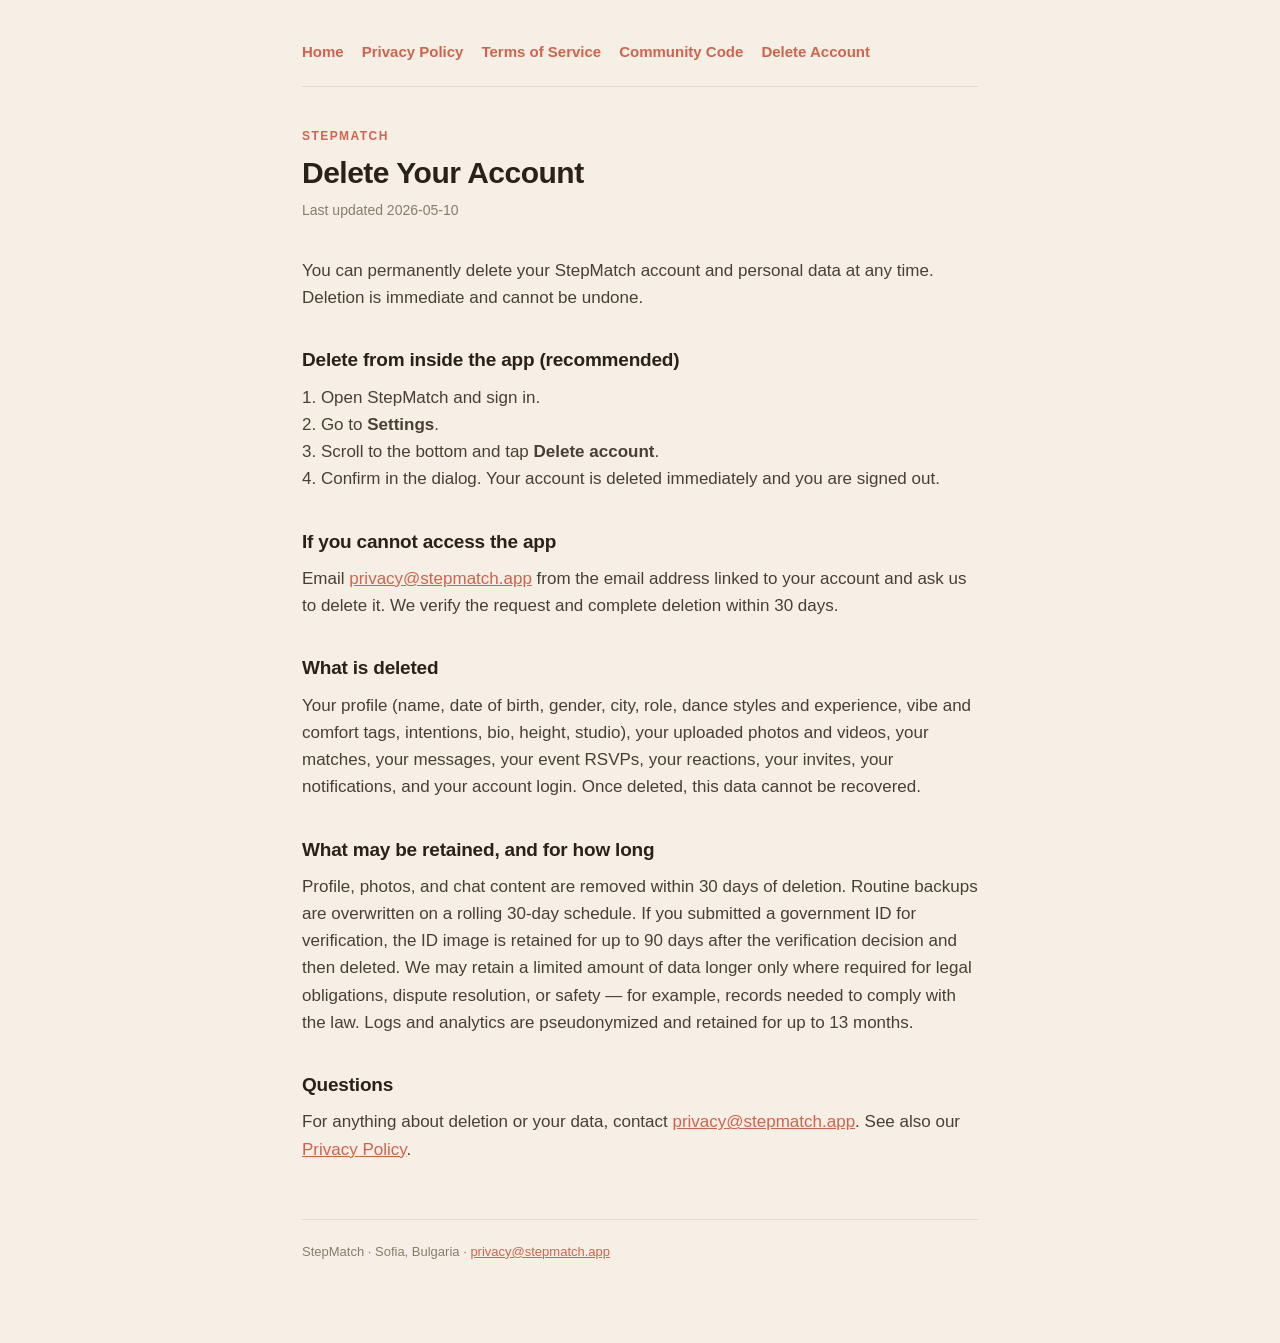
==== account-deletion.html @ d598857b "StepMatch legal pages: privacy, terms, community code, account deletion Static site generated from t" ====
<!doctype html>
<html lang="en">
<head>
<meta charset="utf-8">
<meta name="viewport" content="width=device-width, initial-scale=1">
<title>StepMatch — Delete Your Account</title>
<link rel="stylesheet" href="style.css">
</head>
<body>
<main class="wrap">
  <nav class="nav">
    <a href="index.html">Home</a>
    <a href="privacy.html">Privacy Policy</a>
    <a href="terms.html">Terms of Service</a>
    <a href="community-code.html">Community Code</a>
    <a href="account-deletion.html">Delete Account</a>
  </nav>

  <p class="eyebrow">StepMatch</p>
  <h1>Delete Your Account</h1>
  <p class="updated">Last updated 2026-05-10</p>

  <p>You can permanently delete your StepMatch account and personal data at any time. Deletion is immediate and cannot be undone.</p>

  <h2>Delete from inside the app (recommended)</h2>
  <p>1. Open StepMatch and sign in.<br>
     2. Go to <strong>Settings</strong>.<br>
     3. Scroll to the bottom and tap <strong>Delete account</strong>.<br>
     4. Confirm in the dialog. Your account is deleted immediately and you are signed out.</p>

  <h2>If you cannot access the app</h2>
  <p>Email <a href="mailto:privacy@stepmatch.app">privacy@stepmatch.app</a> from the email address linked to your account and ask us to delete it. We verify the request and complete deletion within 30 days.</p>

  <h2>What is deleted</h2>
  <p>Your profile (name, date of birth, gender, city, role, dance styles and experience, vibe and comfort tags, intentions, bio, height, studio), your uploaded photos and videos, your matches, your messages, your event RSVPs, your reactions, your invites, your notifications, and your account login. Once deleted, this data cannot be recovered.</p>

  <h2>What may be retained, and for how long</h2>
  <p>Profile, photos, and chat content are removed within 30 days of deletion. Routine backups are overwritten on a rolling 30-day schedule. If you submitted a government ID for verification, the ID image is retained for up to 90 days after the verification decision and then deleted. We may retain a limited amount of data longer only where required for legal obligations, dispute resolution, or safety — for example, records needed to comply with the law. Logs and analytics are pseudonymized and retained for up to 13 months.</p>

  <h2>Questions</h2>
  <p>For anything about deletion or your data, contact <a href="mailto:privacy@stepmatch.app">privacy@stepmatch.app</a>. See also our <a href="privacy.html">Privacy Policy</a>.</p>

  <footer>StepMatch · Sofia, Bulgaria · <a href="mailto:privacy@stepmatch.app">privacy@stepmatch.app</a></footer>
</main>
</body>
</html>
---- style.css ----
:root {
  --cream: #f6efe6;
  --ink: #2b2118;
  --ink2: #4a3f33;
  --muted: #8a7c6a;
  --coral: #d4624a;
  --line: #e4d8c6;
  --maxw: 720px;
}

* { box-sizing: border-box; }

html { -webkit-text-size-adjust: 100%; }

body {
  margin: 0;
  background: var(--cream);
  color: var(--ink2);
  font-family: -apple-system, BlinkMacSystemFont, "Segoe UI", Roboto, Helvetica, Arial, sans-serif;
  line-height: 1.6;
  font-size: 17px;
}

.wrap {
  max-width: var(--maxw);
  margin: 0 auto;
  padding: 40px 22px 80px;
}

a { color: var(--coral); }

.eyebrow {
  text-transform: uppercase;
  letter-spacing: 0.12em;
  font-size: 12px;
  font-weight: 700;
  color: var(--coral);
  margin: 0 0 10px;
}

h1 {
  font-size: 30px;
  line-height: 1.15;
  color: var(--ink);
  margin: 0 0 8px;
  letter-spacing: -0.5px;
}

.updated {
  color: var(--muted);
  font-size: 14px;
  margin: 0 0 36px;
}

h2 {
  font-size: 19px;
  color: var(--ink);
  margin: 34px 0 8px;
  letter-spacing: -0.2px;
}

p { margin: 0 0 14px; }

.nav {
  display: flex;
  flex-wrap: wrap;
  gap: 8px 18px;
  margin: 0 0 40px;
  padding: 0 0 22px;
  border-bottom: 1px solid var(--line);
  font-size: 15px;
}

.nav a { text-decoration: none; font-weight: 600; }

.home-list { list-style: none; padding: 0; margin: 28px 0 0; }

.home-list li { margin: 0 0 14px; }

.home-list a {
  display: block;
  background: #fff;
  border: 1px solid var(--line);
  border-radius: 14px;
  padding: 18px 20px;
  text-decoration: none;
  color: var(--ink);
  font-weight: 600;
}

.home-list small {
  display: block;
  color: var(--muted);
  font-weight: 400;
  font-size: 14px;
  margin-top: 4px;
}

footer {
  margin-top: 56px;
  padding-top: 22px;
  border-top: 1px solid var(--line);
  color: var(--muted);
  font-size: 13px;
}
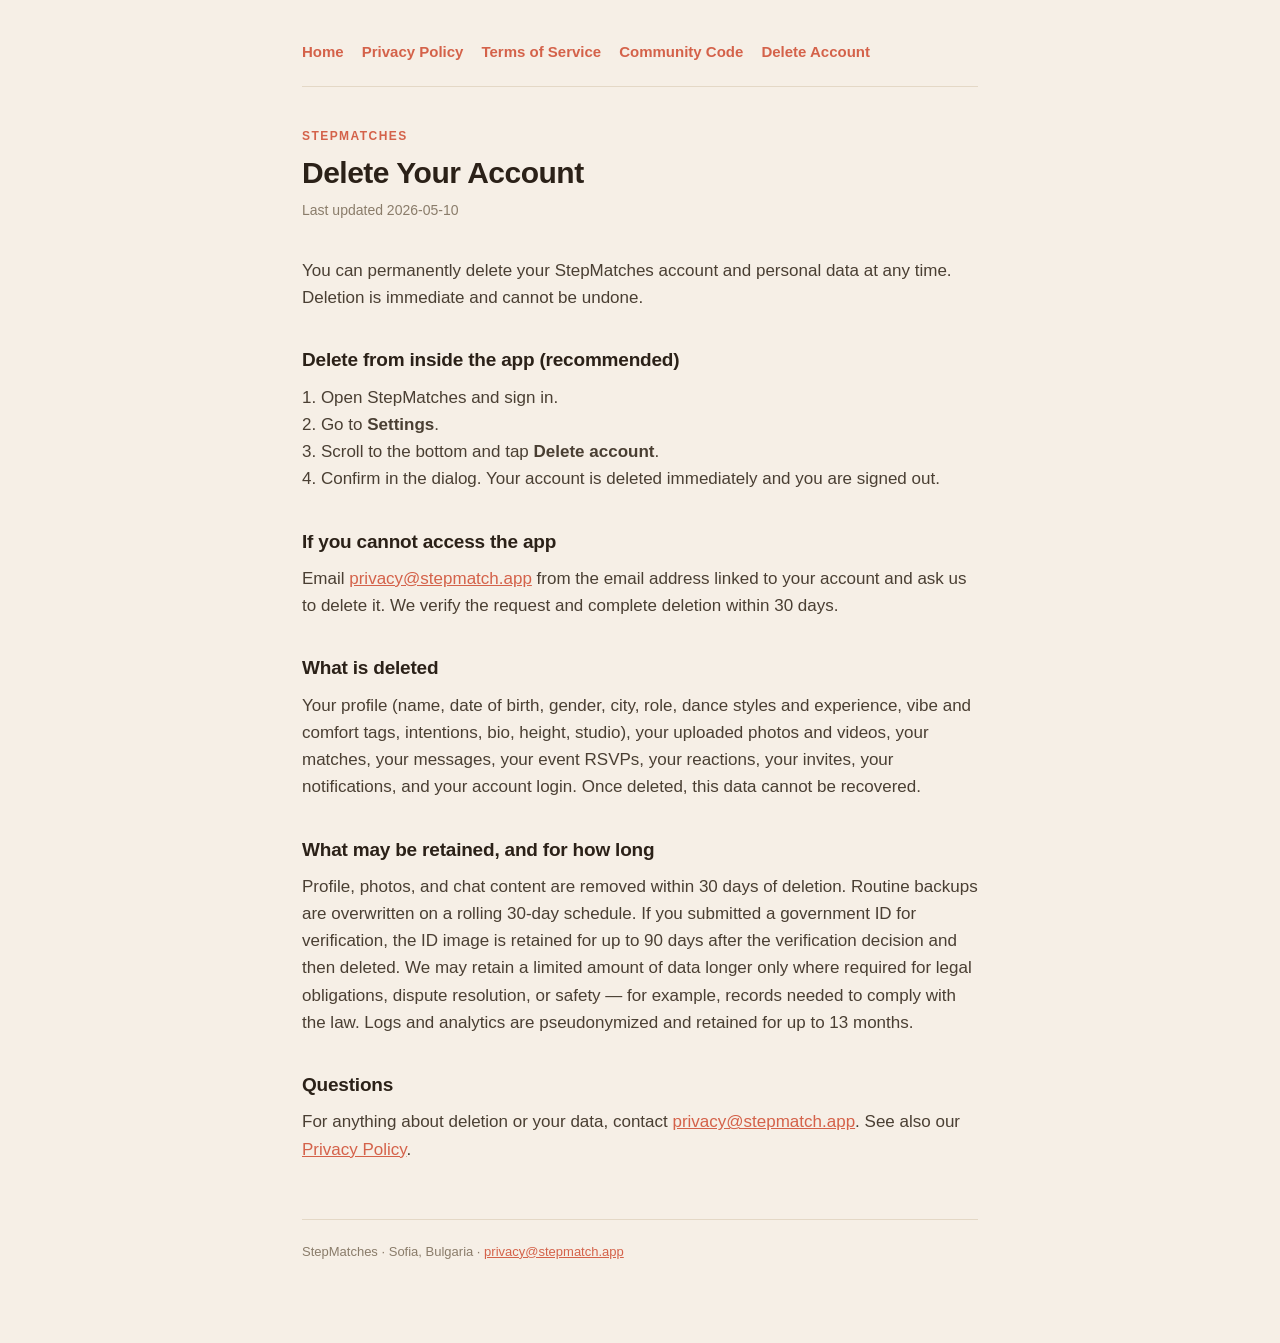
==== commit 49fdc2a2: "Rebrand StepMatch → StepMatches across legal pages Matches the app rebrand (PR #37). Case-sensitive;" ====
--- a/account-deletion.html
+++ b/account-deletion.html
@@ -3,7 +3,7 @@
 <head>
 <meta charset="utf-8">
 <meta name="viewport" content="width=device-width, initial-scale=1">
-<title>StepMatch — Delete Your Account</title>
+<title>StepMatches — Delete Your Account</title>
 <link rel="stylesheet" href="style.css">
 </head>
 <body>
@@ -16,14 +16,14 @@
     <a href="account-deletion.html">Delete Account</a>
   </nav>
 
-  <p class="eyebrow">StepMatch</p>
+  <p class="eyebrow">StepMatches</p>
   <h1>Delete Your Account</h1>
   <p class="updated">Last updated 2026-05-10</p>
 
-  <p>You can permanently delete your StepMatch account and personal data at any time. Deletion is immediate and cannot be undone.</p>
+  <p>You can permanently delete your StepMatches account and personal data at any time. Deletion is immediate and cannot be undone.</p>
 
   <h2>Delete from inside the app (recommended)</h2>
-  <p>1. Open StepMatch and sign in.<br>
+  <p>1. Open StepMatches and sign in.<br>
      2. Go to <strong>Settings</strong>.<br>
      3. Scroll to the bottom and tap <strong>Delete account</strong>.<br>
      4. Confirm in the dialog. Your account is deleted immediately and you are signed out.</p>
@@ -40,7 +40,7 @@
   <h2>Questions</h2>
   <p>For anything about deletion or your data, contact <a href="mailto:privacy@stepmatch.app">privacy@stepmatch.app</a>. See also our <a href="privacy.html">Privacy Policy</a>.</p>
 
-  <footer>StepMatch · Sofia, Bulgaria · <a href="mailto:privacy@stepmatch.app">privacy@stepmatch.app</a></footer>
+  <footer>StepMatches · Sofia, Bulgaria · <a href="mailto:privacy@stepmatch.app">privacy@stepmatch.app</a></footer>
 </main>
 </body>
 </html>
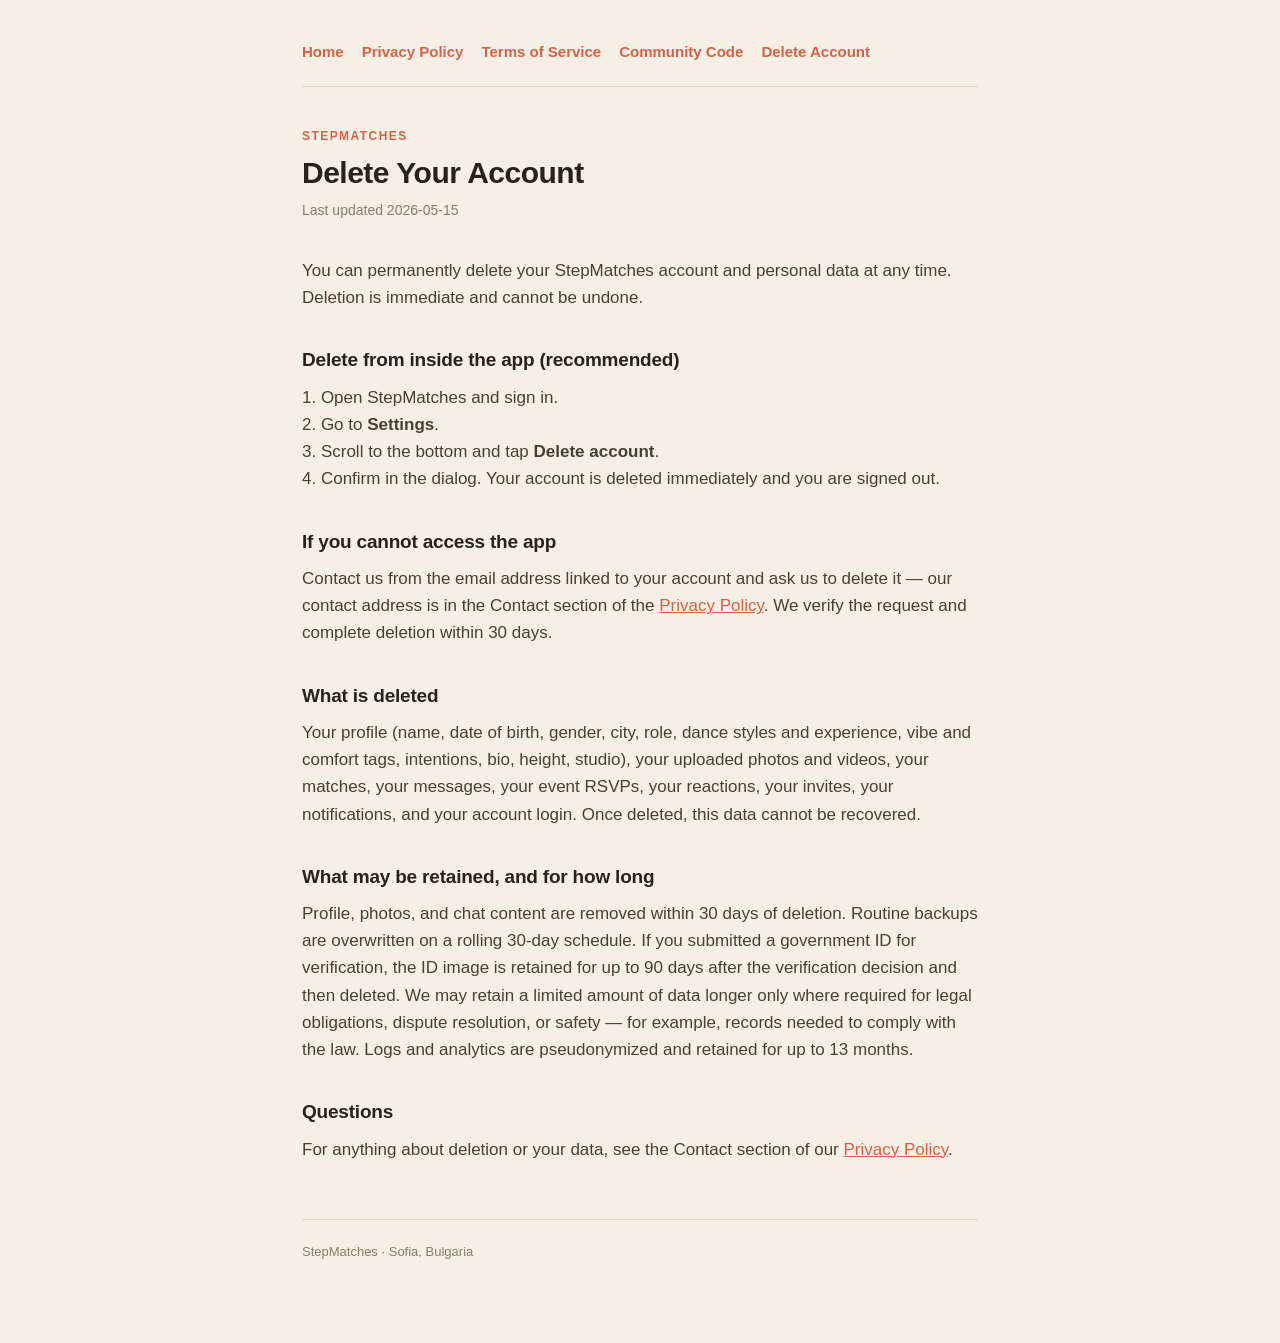
==== commit e7f62e19: "Consolidate contact to a single owned email Replace the non-existent hello@/privacy@stepmatch.app ad" ====
--- a/account-deletion.html
+++ b/account-deletion.html
@@ -18,7 +18,7 @@
 
   <p class="eyebrow">StepMatches</p>
   <h1>Delete Your Account</h1>
-  <p class="updated">Last updated 2026-05-10</p>
+  <p class="updated">Last updated 2026-05-15</p>
 
   <p>You can permanently delete your StepMatches account and personal data at any time. Deletion is immediate and cannot be undone.</p>
 
@@ -29,7 +29,7 @@
      4. Confirm in the dialog. Your account is deleted immediately and you are signed out.</p>
 
   <h2>If you cannot access the app</h2>
-  <p>Email <a href="mailto:privacy@stepmatch.app">privacy@stepmatch.app</a> from the email address linked to your account and ask us to delete it. We verify the request and complete deletion within 30 days.</p>
+  <p>Contact us from the email address linked to your account and ask us to delete it — our contact address is in the Contact section of the <a href="privacy.html">Privacy Policy</a>. We verify the request and complete deletion within 30 days.</p>
 
   <h2>What is deleted</h2>
   <p>Your profile (name, date of birth, gender, city, role, dance styles and experience, vibe and comfort tags, intentions, bio, height, studio), your uploaded photos and videos, your matches, your messages, your event RSVPs, your reactions, your invites, your notifications, and your account login. Once deleted, this data cannot be recovered.</p>
@@ -38,9 +38,9 @@
   <p>Profile, photos, and chat content are removed within 30 days of deletion. Routine backups are overwritten on a rolling 30-day schedule. If you submitted a government ID for verification, the ID image is retained for up to 90 days after the verification decision and then deleted. We may retain a limited amount of data longer only where required for legal obligations, dispute resolution, or safety — for example, records needed to comply with the law. Logs and analytics are pseudonymized and retained for up to 13 months.</p>
 
   <h2>Questions</h2>
-  <p>For anything about deletion or your data, contact <a href="mailto:privacy@stepmatch.app">privacy@stepmatch.app</a>. See also our <a href="privacy.html">Privacy Policy</a>.</p>
+  <p>For anything about deletion or your data, see the Contact section of our <a href="privacy.html">Privacy Policy</a>.</p>
 
-  <footer>StepMatches · Sofia, Bulgaria · <a href="mailto:privacy@stepmatch.app">privacy@stepmatch.app</a></footer>
+  <footer>StepMatches · Sofia, Bulgaria</footer>
 </main>
 </body>
 </html>
